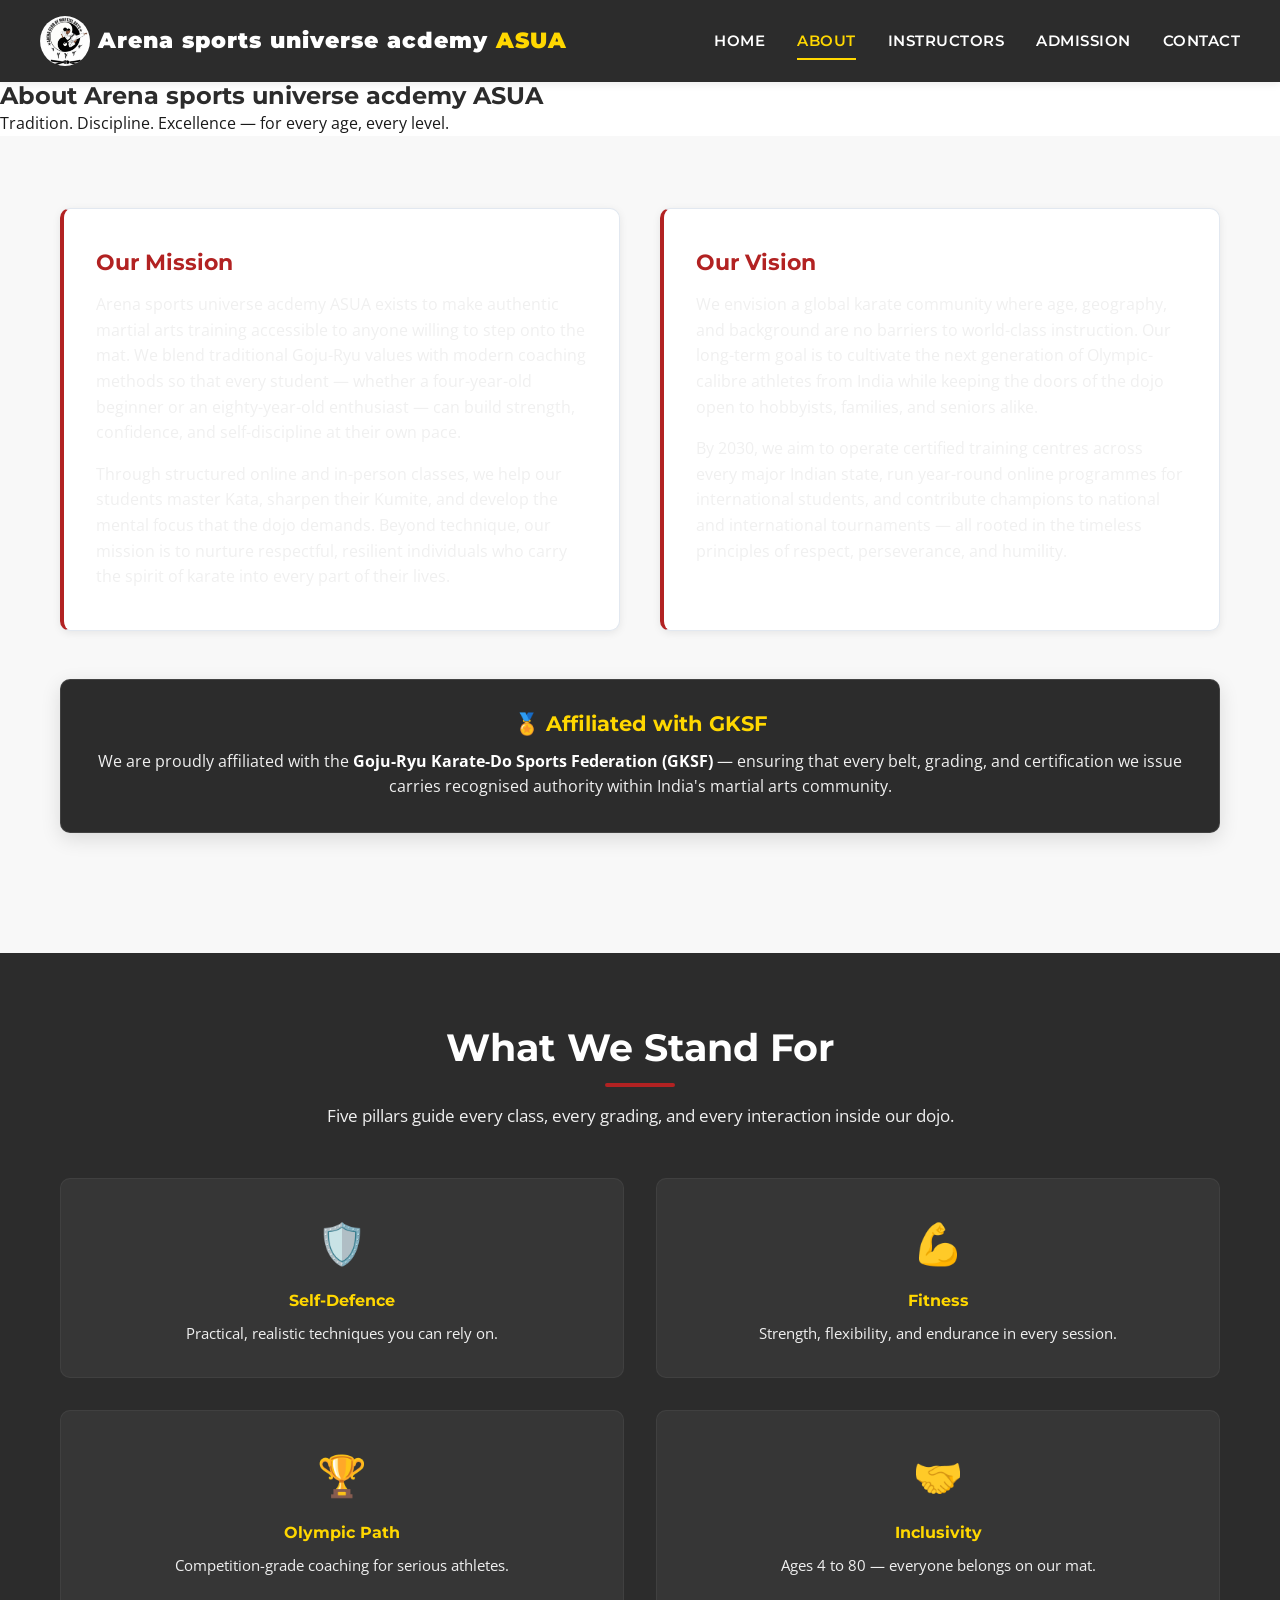
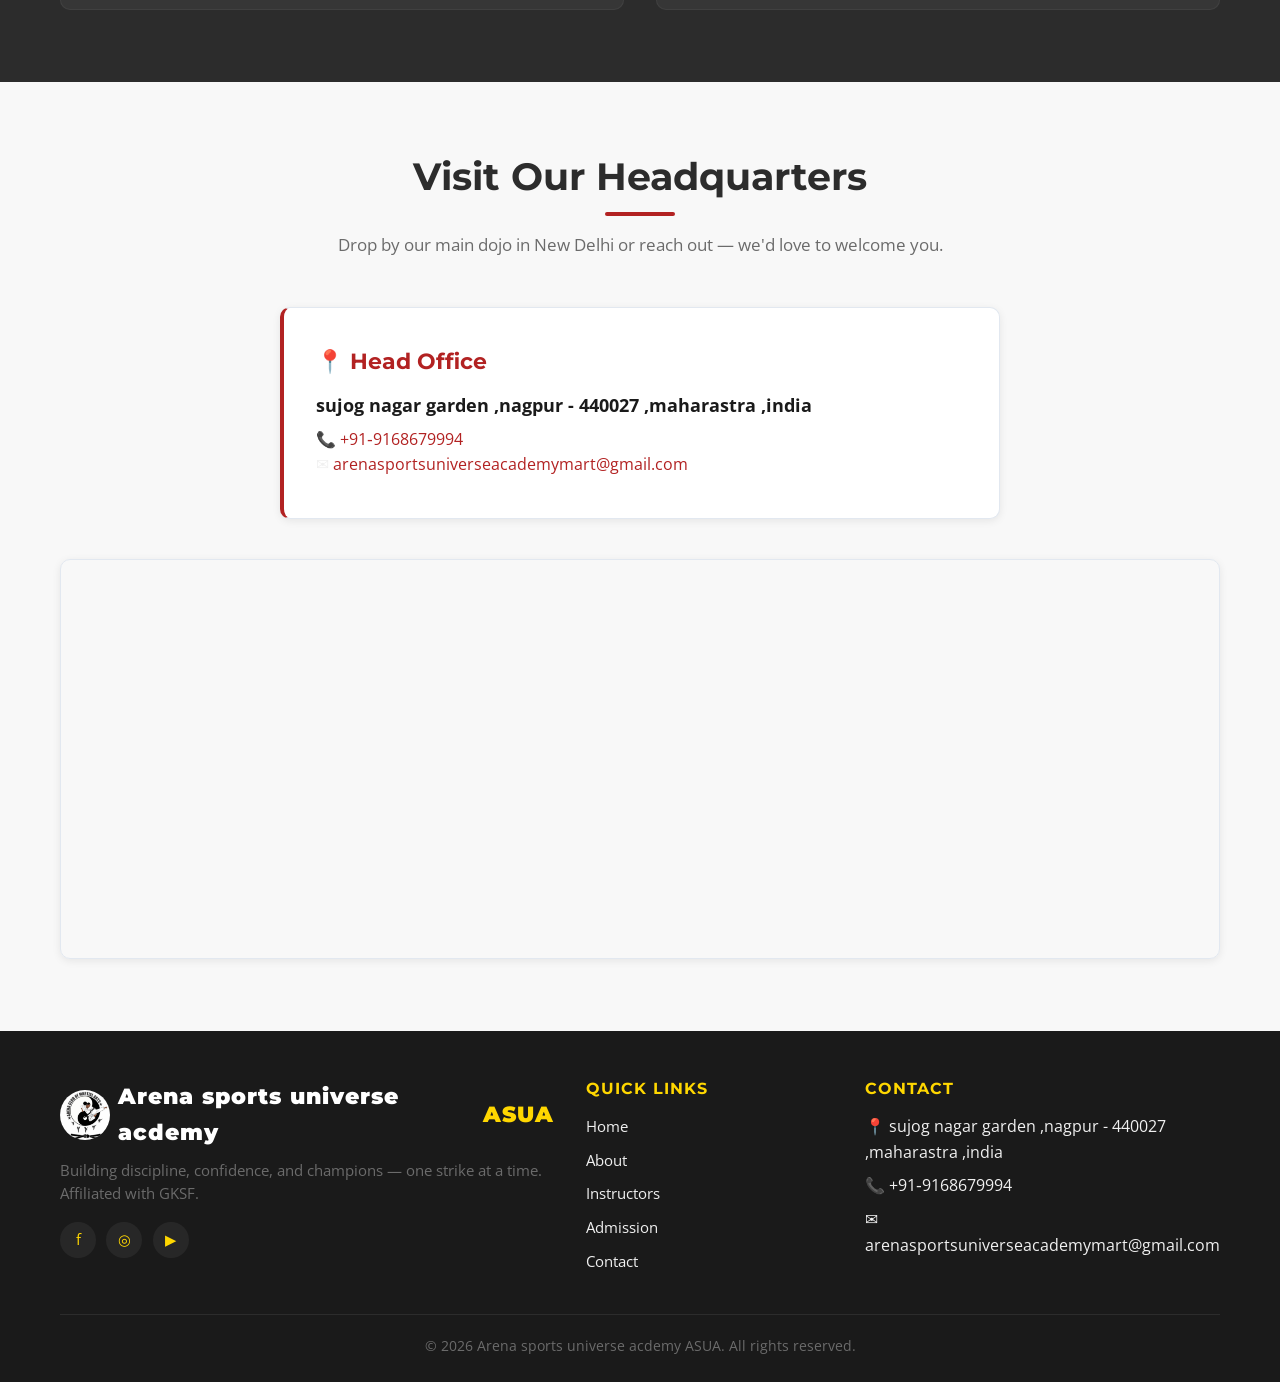
==== about.html @ 7ed85585 "Initial commit for ASUA Karate Site" ====
<!DOCTYPE html>
<html lang="en">

<head>
  <meta charset="UTF-8">
  <meta name="viewport" content="width=device-width, initial-scale=1.0">
  <title>About Us | Arena sports universe acdemy ASUA</title>
  <meta name="description"
    content="Learn about Arena sports universe acdemy ASUA — our mission, vision, GKSF affiliation, and Delhi headquarters. Inclusive martial arts training for ages 4-80.">
  <meta property="og:type" content="website">
  <meta property="og:title" content="About Us | Arena sports universe acdemy ASUA">
  <meta property="og:description"
    content="Our mission, vision, and affiliation with GKSF (Goju-Ryu Karate-Do Sports Federation).">
  <meta property="og:image"
    content="https://images.unsplash.com/photo-1555597673-b21d5c935865?auto=format&fit=crop&w=1200&q=80">

  <link rel="preconnect" href="https://fonts.googleapis.com">
  <link rel="preconnect" href="https://fonts.gstatic.com" crossorigin>
  <link
    href="https://fonts.googleapis.com/css2?family=Montserrat:wght@600;700;900&family=Open+Sans:wght@400;600&display=swap"
    rel="stylesheet">
  <link rel="stylesheet" href="css/styles.css">
</head>

<body>
  <header class="site-header">
    <div class="container nav">
      <a href="index.html" class="logo">
        <img src="images/logo.png" alt="ASUA Logo" class="logo-img">
        Arena sports universe acdemy <span class="brand-accent">ASUA</span>
      </a>
      <button type="button" class="nav-toggle" aria-expanded="false">&#9776;</button>
      <ul class="nav-menu">
        <li><a href="index.html">Home</a></li>
        <li><a href="about.html" class="active">About</a></li>
        <li><a href="instructors.html">Instructors</a></li>
        <li><a href="admission.html">Admission</a></li>
        <li><a href="contact.html">Contact</a></li>
      </ul>
    </div>
  </header>

  <main>
    <section class="page-banner">
      <h1>About Arena sports universe acdemy ASUA</h1>
      <p>Tradition. Discipline. Excellence — for every age, every level.</p>
    </section>

    <section class="section section-light">
      <div class="container">
        <div class="about-grid">
          <div class="about-card">
            <h3>Our Mission</h3>
            <p>Arena sports universe acdemy ASUA exists to make authentic martial arts training accessible to anyone
              willing to step onto the mat. We blend traditional Goju-Ryu values with modern coaching methods so that
              every student — whether a four-year-old beginner or an eighty-year-old enthusiast — can build strength,
              confidence, and self-discipline at their own pace.</p>
            <p class="mt-4">Through structured online and in-person classes, we help our students master Kata, sharpen
              their Kumite, and develop the mental focus that the dojo demands. Beyond technique, our mission is to
              nurture respectful, resilient individuals who carry the spirit of karate into every part of their lives.
            </p>
          </div>
          <div class="about-card">
            <h3>Our Vision</h3>
            <p>We envision a global karate community where age, geography, and background are no barriers to world-class
              instruction. Our long-term goal is to cultivate the next generation of Olympic-calibre athletes from India
              while keeping the doors of the dojo open to hobbyists, families, and seniors alike.</p>
            <p class="mt-4">By 2030, we aim to operate certified training centres across every major Indian state, run
              year-round online programmes for international students, and contribute champions to national and
              international tournaments — all rooted in the timeless principles of respect, perseverance, and humility.
            </p>
          </div>
        </div>

        <div class="affiliation-banner">
          <h3>🏅 Affiliated with GKSF</h3>
          <p>We are proudly affiliated with the <strong>Goju-Ryu Karate-Do Sports Federation (GKSF)</strong> — ensuring
            that every belt, grading, and certification we issue carries recognised authority within India's martial
            arts community.</p>
        </div>
      </div>
    </section>

    <section class="section section-dark">
      <div class="container">
        <h2 class="section-title text-white">What We Stand For <span class="accent-bar"></span></h2>
        <p class="section-subtitle">Five pillars guide every class, every grading, and every interaction inside our
          dojo.</p>
        <div class="values-grid">
          <div class="value-card">
            <div class="value-icon">🛡️</div>
            <h4>Self-Defence</h4>
            <p>Practical, realistic techniques you can rely on.</p>
          </div>
          <div class="value-card">
            <div class="value-icon">💪</div>
            <h4>Fitness</h4>
            <p>Strength, flexibility, and endurance in every session.</p>
          </div>
          <div class="value-card">
            <div class="value-icon">🏆</div>
            <h4>Olympic Path</h4>
            <p>Competition-grade coaching for serious athletes.</p>
          </div>
          <div class="value-card">
            <div class="value-icon">🤝</div>
            <h4>Inclusivity</h4>
            <p>Ages 4 to 80 — everyone belongs on our mat.</p>
          </div>
        </div>
      </div>
    </section>

    <section class="section section-light">
      <div class="container">
        <h2 class="section-title">Visit Our Headquarters <span class="accent-bar"></span></h2>
        <p class="section-subtitle">Drop by our main dojo in New Delhi or reach out — we'd love to welcome you.</p>

        <div class="about-card max-w-720 mx-auto">
          <h3>📍 Head Office</h3>
          <p class="text-dark-lg"><strong>sujog nagar garden ,nagpur - 440027 ,maharastra ,india</strong></p>
          <p class="mt-2">📞 <a href="tel:+919168679994">+91&#8209;9168679994</a><br>
            ✉ <a href="mailto:arenasportsuniverseacademymart@gmail.com">arenasportsuniverseacademymart@gmail.com</a></p>
        </div>

        <div class="map-wrap">
          <iframe title="Arena sports universe acdemy ASUA location — Nagpur, Maharashtra"
              src="https://www.google.com/maps?q=sujog+nagar+garden+nagpur+440027+maharastra+india&output=embed"
              width="100%" height="400" style="border:0;" allowfullscreen loading="lazy">
          </iframe>
        </div>
      </div>
    </section>
  </main>

  <footer class="site-footer">
    <div class="container">
      <div class="footer-grid">
        <div>
          <div class="logo mb-2">
            <img src="images/logo.png" alt="ASUA Logo" class="logo-img">
            Arena sports universe acdemy <span class="brand-accent">ASUA</span>
          </div>
          <p class="footer-tagline">Building discipline, confidence, and champions — one strike at a time. Affiliated
            with GKSF.</p>
          <div class="footer-socials">
            <a href="#" aria-label="Facebook">f</a>
            <a href="#" aria-label="Instagram">◎</a>
            <a href="#" aria-label="YouTube">▶</a>
          </div>
        </div>
        <div>
          <h4>Quick Links</h4>
          <ul>
            <li><a href="index.html">Home</a></li>
            <li><a href="about.html">About</a></li>
            <li><a href="instructors.html">Instructors</a></li>
            <li><a href="admission.html">Admission</a></li>
            <li><a href="contact.html">Contact</a></li>
          </ul>
        </div>
        <div>
          <h4>Contact</h4>
          <ul>
            <li>📍 sujog nagar garden ,nagpur - 440027 ,maharastra ,india</li>
            <li>📞 +91&#8209;9168679994</li>
            <li>✉ arenasportsuniverseacademymart@gmail.com</li>
          </ul>
        </div>
      </div>
      <div class="footer-bottom">
        © <span data-year>2026</span> Arena sports universe acdemy ASUA. All rights reserved.
      </div>
    </div>
  </footer>
  <script src="js/main.js"></script>
</body>

</html>
---- css/styles.css ----
/* ================================================
   Arena sports universe acdemy ASUA — Shared Stylesheet
   Palette: Deep Red #B22222 | Charcoal #2C2C2C | Gold #FFD700
   ================================================ */

* { box-sizing: border-box; margin: 0; padding: 0; }

:root {
  --primary: #B22222;
  --primary-dark: #8B1A1A;
  --secondary: #2C2C2C;
  --accent: #FFD700;
  --accent-dark: #D4AF00;
  --light: #F8F8F8;
  --white: #ffffff;
  --text-dark: #1a1a1a;
  --text-light: #f0f0f0;
  --muted: #6b6b6b;
  --border: #e5e5e5;
  --shadow-sm: 0 2px 8px rgba(0,0,0,0.08);
  --shadow-md: 0 6px 20px rgba(0,0,0,0.12);
  --shadow-lg: 0 12px 40px rgba(0,0,0,0.18);
  --radius: 10px;
  --transition: 0.3s ease;
}

html { scroll-behavior: smooth; }

body {
  font-family: 'Open Sans', system-ui, -apple-system, sans-serif;
  font-size: 16px;
  line-height: 1.6;
  color: var(--text-dark);
  background: var(--white);
  -webkit-font-smoothing: antialiased;
}

h1, h2, h3, h4, h5 {
  font-family: 'Montserrat', sans-serif;
  font-weight: 700;
  line-height: 1.2;
  color: var(--secondary);
}

img { max-width: 100%; display: block; }
a { color: var(--primary); text-decoration: none; transition: color var(--transition); }
a:hover { color: var(--accent-dark); }

.container {
  width: 100%;
  max-width: 1200px;
  margin: 0 auto;
  padding: 0 1.25rem;
}

/* ---------- Buttons ---------- */
.btn {
  display: inline-block;
  padding: 0.85rem 2rem;
  font-family: 'Montserrat', sans-serif;
  font-weight: 700;
  font-size: 0.95rem;
  letter-spacing: 0.5px;
  text-transform: uppercase;
  border: 2px solid transparent;
  border-radius: var(--radius);
  cursor: pointer;
  transition: all var(--transition);
  text-align: center;
}
.btn-primary {
  background: var(--primary);
  color: var(--white);
}
.btn-primary:hover {
  background: var(--accent);
  color: var(--secondary);
  transform: translateY(-2px);
  box-shadow: var(--shadow-md);
}
.btn-outline {
  background: transparent;
  color: var(--white);
  border-color: var(--white);
}
.btn-outline:hover {
  background: var(--accent);
  color: var(--secondary);
  border-color: var(--accent);
}

/* ---------- Header ---------- */
.site-header {
  position: sticky;
  top: 0;
  z-index: 100;
  background: var(--secondary);
  box-shadow: var(--shadow-sm);
}
.nav {
  display: flex;
  align-items: center;
  justify-content: space-between;
  padding: 1rem 0;
}
.logo {
  font-family: 'Montserrat', sans-serif;
  font-weight: 900;
  font-size: 1.4rem;
  color: var(--white);
  letter-spacing: 1px;
  display: flex;
  align-items: center;
  gap: 0.5rem;
}
.logo .logo-mark {
  display: inline-block;
  width: 36px;
  height: 36px;
  background: var(--primary);
  color: var(--accent);
  border-radius: 50%;
  text-align: center;
  line-height: 36px;
  font-size: 1.1rem;
  border: 2px solid var(--accent);
}
.logo span.brand-accent { color: var(--accent); }

.nav-toggle {
  display: none;
  background: none;
  border: 0;
  color: var(--white);
  font-size: 1.6rem;
  cursor: pointer;
  padding: 0.25rem 0.5rem;
}

.nav-menu {
  display: flex;
  gap: 2rem;
  list-style: none;
  align-items: center;
}
.nav-menu a {
  color: var(--white);
  font-family: 'Montserrat', sans-serif;
  font-weight: 600;
  font-size: 0.95rem;
  text-transform: uppercase;
  letter-spacing: 0.5px;
  padding: 0.5rem 0;
  border-bottom: 2px solid transparent;
  transition: all var(--transition);
}
.nav-menu a:hover,
.nav-menu a.active {
  color: var(--accent);
  border-bottom-color: var(--accent);
}

/* ---------- Hero ---------- */
.hero {
  position: relative;
  min-height: 80vh;
  display: flex;
  align-items: center;
  justify-content: center;
  text-align: center;
  color: var(--white);
  background:
    linear-gradient(135deg, rgba(44,44,44,0.85), rgba(178,34,34,0.75)),
    url('https://images.unsplash.com/photo-1555597673-b21d5c935865?auto=format&fit=crop&w=1600&q=80') center/cover no-repeat;
  padding: 4rem 1rem;
}
.hero-content { max-width: 900px; }
.hero h1 {
  color: var(--white);
  font-size: clamp(2rem, 5vw, 3.5rem);
  font-weight: 900;
  margin-bottom: 1.25rem;
  text-shadow: 0 2px 12px rgba(0,0,0,0.5);
}
.hero h1 .accent { color: var(--accent); }
.hero p {
  font-size: clamp(1rem, 1.5vw, 1.2rem);
  margin-bottom: 2rem;
  color: var(--text-light);
  text-shadow: 0 1px 6px rgba(0,0,0,0.5);
}
.hero .age-badge {
  display: inline-block;
  background: var(--accent);
  color: var(--secondary);
  padding: 0.4rem 1.2rem;
  border-radius: 50px;
  font-family: 'Montserrat', sans-serif;
  font-weight: 700;
  font-size: 0.85rem;
  letter-spacing: 1px;
  margin-bottom: 1.5rem;
  text-transform: uppercase;
}

/* ---------- Section ---------- */
.section { padding: 4.5rem 0; }
.section-light { background: var(--light); }
.section-dark { background: var(--secondary); color: var(--text-light); }
.section-dark h2, .section-dark h3 { color: var(--white); }

.section-title {
  text-align: center;
  margin-bottom: 1rem;
  font-size: clamp(1.6rem, 3vw, 2.4rem);
}
.section-title .accent-bar {
  display: block;
  width: 70px;
  height: 4px;
  background: var(--primary);
  margin: 0.75rem auto 0;
  border-radius: 4px;
}
.section-subtitle {
  text-align: center;
  color: var(--muted);
  max-width: 700px;
  margin: 0 auto 3rem;
  font-size: 1.05rem;
}
.section-dark .section-subtitle { color: var(--text-light); }

/* ---------- Coaches Grid ---------- */
.coaches-grid {
  display: grid;
  grid-template-columns: repeat(3, 1fr);
  gap: 1.75rem;
}
.coach-card {
    background: var(--white);
    border-radius: var(--radius);
    padding: 2rem 1.5rem;
    text-align: center;
    box-shadow: var(--shadow-sm);
    transition: transform var(--transition), box-shadow var(--transition);
    border-top: 4px solid var(--primary);
  }
.coach-card:hover {
  transform: translateY(-6px);
  box-shadow: var(--shadow-lg);
  border-top-color: var(--accent);
}
.coach-avatar {
    width: 130px;
    height: 130px;
    border-radius: 50%;
    margin: 0 auto 1.25rem;
    background: linear-gradient(135deg, var(--primary), var(--secondary));
    display: flex;
    align-items: center;
    justify-content: center;
    scroll-margin-top: 100px;
  }
.instructor-profile {
  display: grid;
  grid-template-columns: 250px 1fr;
  gap: 2.5rem;
  align-items: start;
  background: var(--white);
  padding: 2.5rem;
  border-radius: var(--radius);
  box-shadow: var(--shadow-md);
  border-left: 5px solid var(--primary);
}
.instructor-profile .coach-avatar { width: 220px; height: 220px; font-size: 4rem; margin: 0; }

/* Missing Coach Card specific styling */
.coach-role {
  display: inline-block;
  background: var(--text-dark);
  color: var(--accent);
  padding: 0.25rem 0.75rem;
  border-radius: 20px;
  font-size: 0.7rem;
  font-weight: 700;
  text-transform: uppercase;
  margin-top: -30px;
  position: relative;
  z-index: 2;
  margin-bottom: 0.5rem;
}
.coach-card h3 {
  color: var(--primary);
  font-size: 1.2rem;
  margin-bottom: 0.2rem;
}
.coach-rank {
  color: var(--primary);
  font-weight: 700;
  font-size: 0.75rem;
  text-transform: uppercase;
  margin-bottom: 1rem;
}
.coach-info {
  font-size: 0.85rem;
  color: var(--text-light);
  margin-bottom: 0.25rem;
}
.coach-phone {
  color: var(--primary);
  margin-bottom: 1rem;
}
.view-profile {
  display: inline-block;
  color: var(--accent);
  font-weight: 600;
  font-size: 0.8rem;
  text-transform: uppercase;
  border-bottom: 2px solid var(--accent);
  padding-bottom: 2px;
}
.view-profile:hover {
  color: var(--primary);
  border-color: var(--primary);
}
.coach-card .coach-avatar {
  border: 4px solid var(--accent);
  padding: 2px;
  background: transparent;
}

.instructor-profile h2 {
  color: var(--primary);
  font-size: 1.7rem;
  margin-bottom: 0.5rem;
}
.instructor-profile .meta {
  color: var(--muted);
  margin-bottom: 1.25rem;
  font-size: 0.95rem;
}
.instructor-profile .meta strong { color: var(--secondary); }
.instructor-profile h4 {
  margin-top: 1.25rem;
  margin-bottom: 0.5rem;
  color: var(--secondary);
  font-size: 1.05rem;
  border-bottom: 2px solid var(--accent);
  padding-bottom: 0.25rem;
  display: inline-block;
}
.instructor-profile ul { padding-left: 1.25rem; color: var(--muted); }
.instructor-profile ul li { margin-bottom: 0.35rem; }
.instructor-profile .actions { margin-top: 1.5rem; display: flex; gap: 0.75rem; flex-wrap: wrap; }

/* ---------- Contact Page ---------- */
.contact-grid {
  display: grid;
  grid-template-columns: 1fr 1.4fr;
  gap: 2.5rem;
  align-items: start;
}
.contact-info-card {
  background: var(--secondary);
  color: var(--text-light);
  padding: 2.5rem;
  border-radius: var(--radius);
  border-top: 4px solid var(--accent);
}
.contact-info-card h3 { color: var(--accent); margin-bottom: 1.25rem; }
.contact-info-card .info-item {
  display: flex;
  align-items: flex-start;
  gap: 0.85rem;
  margin-bottom: 1.25rem;
}
.contact-info-card .info-icon {
  font-size: 1.3rem;
  color: var(--accent);
  min-width: 28px;
}
.contact-info-card .info-item a { color: var(--text-light); }
.contact-info-card .info-item a:hover { color: var(--accent); }
.contact-info-card .socials { margin-top: 1.5rem; display: flex; gap: 0.75rem; }
.contact-info-card .socials a {
  display: inline-flex;
  align-items: center;
  justify-content: center;
  width: 40px;
  height: 40px;
  background: rgba(255,255,255,0.08);
  border-radius: 50%;
  color: var(--accent);
  font-size: 1.1rem;
  transition: all var(--transition);
}
.contact-info-card .socials a:hover {
  background: var(--accent);
  color: var(--secondary);
  transform: translateY(-3px);
}

/* ---------- Footer ---------- */
.site-footer {
  background: #1a1a1a;
  color: var(--text-light);
  padding: 3rem 0 1.5rem;
}
.footer-grid {
  display: grid;
  grid-template-columns: 2fr 1fr 1fr;
  gap: 2rem;
  margin-bottom: 2rem;
}
.footer-grid h4 {
  color: var(--accent);
  margin-bottom: 1rem;
  font-size: 1rem;
  text-transform: uppercase;
  letter-spacing: 1px;
}
.footer-grid ul { list-style: none; }
.footer-grid ul li { margin-bottom: 0.5rem; }
.footer-grid a { color: var(--text-light); font-size: 0.92rem; }
.footer-grid a:hover { color: var(--accent); }
.footer-tagline { color: var(--muted); margin-top: 0.5rem; font-size: 0.92rem; }
.footer-socials { display: flex; gap: 0.65rem; margin-top: 1rem; }
.footer-socials a {
  width: 36px;
  height: 36px;
  display: inline-flex;
  align-items: center;
  justify-content: center;
  background: rgba(255,255,255,0.06);
  border-radius: 50%;
  color: var(--accent);
  transition: all var(--transition);
}
.footer-socials a:hover { background: var(--primary); color: var(--white); transform: translateY(-3px); }
.footer-bottom {
  border-top: 1px solid rgba(255,255,255,0.08);
  padding-top: 1.25rem;
  text-align: center;
  font-size: 0.88rem;
  color: var(--muted);
}

/* ---------- Responsive ---------- */
@media (max-width: 1024px) {
  .coaches-grid { grid-template-columns: repeat(2, 1fr); }
  .values-grid { grid-template-columns: repeat(2, 1fr); }
}
@media (max-width: 900px) {
  .about-grid { grid-template-columns: 1fr; }
  .contact-grid { grid-template-columns: 1fr; }
  .footer-grid { grid-template-columns: 1fr 1fr; }
  .instructor-profile {
    grid-template-columns: 1fr;
    text-align: center;
  }
  .instructor-profile .coach-avatar { margin: 0 auto; }
  .instructor-profile h4 { display: inline-block; }
}
@media (max-width: 700px) {
  .nav-toggle { display: block; }
  .nav-menu {
    position: absolute;
    top: 100%;
    left: 0;
    right: 0;
    flex-direction: column;
    background: var(--secondary);
    padding: 1rem 0;
    gap: 0;
    border-top: 1px solid rgba(255,255,255,0.08);
    display: none;
  }
  .nav-menu.open { display: flex; }
  .nav-menu li { width: 100%; text-align: center; }
  .nav-menu a { display: block; padding: 0.85rem 0; border-bottom: 1px solid rgba(255,255,255,0.05); }
  .coaches-grid { grid-template-columns: 1fr; }
  .form-row { grid-template-columns: 1fr; }
  .footer-grid { grid-template-columns: 1fr; text-align: center; }
  .footer-socials { justify-content: center; }
  .form-wrap { padding: 1.5rem; }
  .hero { min-height: 70vh; }
  .section { padding: 3rem 0; }
}
@media (max-width: 480px) {
  .values-grid { grid-template-columns: 1fr; }
}

/* Utility classes generated to fix inline styles */
.mb-2 { margin-bottom: 0.5rem; }
.mb-4 { margin-bottom: 1rem; }
.mt-2 { margin-top: 0.5rem; }
.mt-4 { margin-top: 1rem; }
.mt-8 { margin-top: 2rem; }
.text-dark-lg { font-size: 1.05rem; color: var(--text-dark); }
.logo-img { width: 50px; height: 50px; border-radius: 50%; object-fit: cover; background: var(--white); }
.rounded-avatar { overflow: hidden; border-radius: 50%; }
.avatar-img { width: 100%; height: 100%; object-fit: cover; }
.uppercase { text-transform: uppercase; }
.help-text { color: var(--text-light); display: block; margin-top: 0.3rem; }
.btn-large { width: 100%; font-size: 1.1rem; padding: 1rem; }

.bg-secondary { background: var(--secondary); }

/* ---------- Team Grid (Instructors Page) ---------- */
.team-grid {
  display: grid;
  grid-template-columns: repeat(4, 1fr);
  gap: 2rem;
  margin-top: 3rem;
}
@media (max-width: 1024px) {
  .team-grid { grid-template-columns: repeat(2, 1fr); }
}
@media (max-width: 700px) {
  .team-grid { grid-template-columns: 1fr; }
}
.team-card {
  text-align: center;
}
.team-avatar {
  width: 140px;
  height: 140px;
  border-radius: 50%;
  margin: 0 auto 1.5rem;
  box-shadow: 0 0 0 8px rgba(0, 200, 255, 0.06);
  overflow: hidden;
}
.team-avatar img {
  width: 100%;
  height: 100%;
  object-fit: cover;
}
.team-card h3 {
  font-size: 1.3rem;
  margin-bottom: 0.25rem;
  color: var(--text-dark);
}
.team-location {
  font-size: 0.75rem;
  text-transform: uppercase;
  color: #f39c12;
  letter-spacing: 1px;
  margin-bottom: 1rem;
  font-weight: 600;
}
.team-desc {
  font-size: 0.85rem;
  color: #7f8c8d;
  line-height: 1.6;
}


/* Restored Core Values CSS */
.values-grid {
  display: grid;
  grid-template-columns: repeat(2, 1fr);
  gap: 2rem;
  margin-top: 2rem;
}
.value-card {
  background: rgba(255,255,255,0.05);
  padding: 2rem;
  border-radius: var(--radius);
  border: 1px solid rgba(255, 255, 255, 0.05);
  transition: transform var(--transition);
  text-align: center;
}
.value-card:hover {
  transform: translateY(-4px);
  border-color: rgba(255, 255, 255, 0.1);
}
.value-icon {
  font-size: 2.5rem;
  margin-bottom: 1rem;
}
.value-card h4 {
  color: var(--accent);
  margin-bottom: 0.75rem;
}
.value-card p {
  color: var(--text-light);
  font-size: 0.95rem;
  line-height: 1.5;
}

/* Restored Form CSS */
.form-wrap {
  background: var(--white);
  padding: 2.5rem;
  border-radius: var(--radius);
  box-shadow: var(--shadow-sm);
}
.form-row {
  display: grid;
  grid-template-columns: 1fr;
  gap: 0;
}
.form-group {
  margin-bottom: 1.5rem;
  text-align: left;
}
.form-group label {
  display: block;
  font-weight: 600;
  margin-bottom: 0.5rem;
  font-size: 0.85rem;
  text-transform: uppercase;
  color: var(--text-dark);
}
.form-group .req {
  color: var(--primary);
}
.form-control {
  width: 100%;
  padding: 0.85rem 1rem;
  border: 1px solid #e2e8f0;
  border-radius: 4px;
  font-size: 1rem;
  font-family: inherit;
  transition: border-color var(--transition), box-shadow var(--transition);
  background: #fdfdfd;
}
.form-control:focus {
  outline: none;
  border-color: var(--primary);
  box-shadow: 0 0 0 3px rgba(204, 33, 40, 0.1);
}
textarea.form-control {
  resize: vertical;
  min-height: 120px;
}


/* Restored About Page CSS */
.about-grid {
  display: grid;
  grid-template-columns: repeat(2, 1fr);
  gap: 2.5rem;
  margin-bottom: 3rem;
}
.about-card {
  background: var(--white);
  padding: 2.5rem 2rem;
  border-radius: var(--radius);
  border: 1px solid #e2e8f0;
  border-left: 4px solid var(--primary);
  box-shadow: var(--shadow-sm);
}
.about-card h3 {
  color: var(--primary);
  font-size: 1.4rem;
  margin-bottom: 1rem;
}
.about-card p {
  color: var(--text-light);
  line-height: 1.6;
}
.about-card .text-dark-lg {
  color: var(--text-dark);
  font-size: 1.1rem;
  margin-top: 0.5rem;
}

.affiliation-banner {
  background: var(--secondary);
  color: var(--text-light);
  padding: 2rem;
  border-radius: var(--radius);
  text-align: center;
  border: 1px solid rgba(255, 255, 255, 0.1);
  box-shadow: var(--shadow-md);
  margin-bottom: 3rem;
}
.affiliation-banner h3 {
  color: var(--accent);
  font-size: 1.3rem;
  margin-bottom: 0.75rem;
  display: flex;
  align-items: center;
  justify-content: center;
  gap: 0.5rem;
}
.affiliation-banner strong {
  color: var(--white);
}

.map-wrap {
  margin-top: 2.5rem;
  height: 400px;
  border-radius: var(--radius);
  overflow: hidden;
  box-shadow: var(--shadow-sm);
  border: 1px solid #e2e8f0;
}
.map-wrap iframe {
  width: 100%;
  height: 100%;
  border: 0;
}
.max-w-720 { max-width: 720px; }
.mx-auto { margin-left: auto; margin-right: auto; }
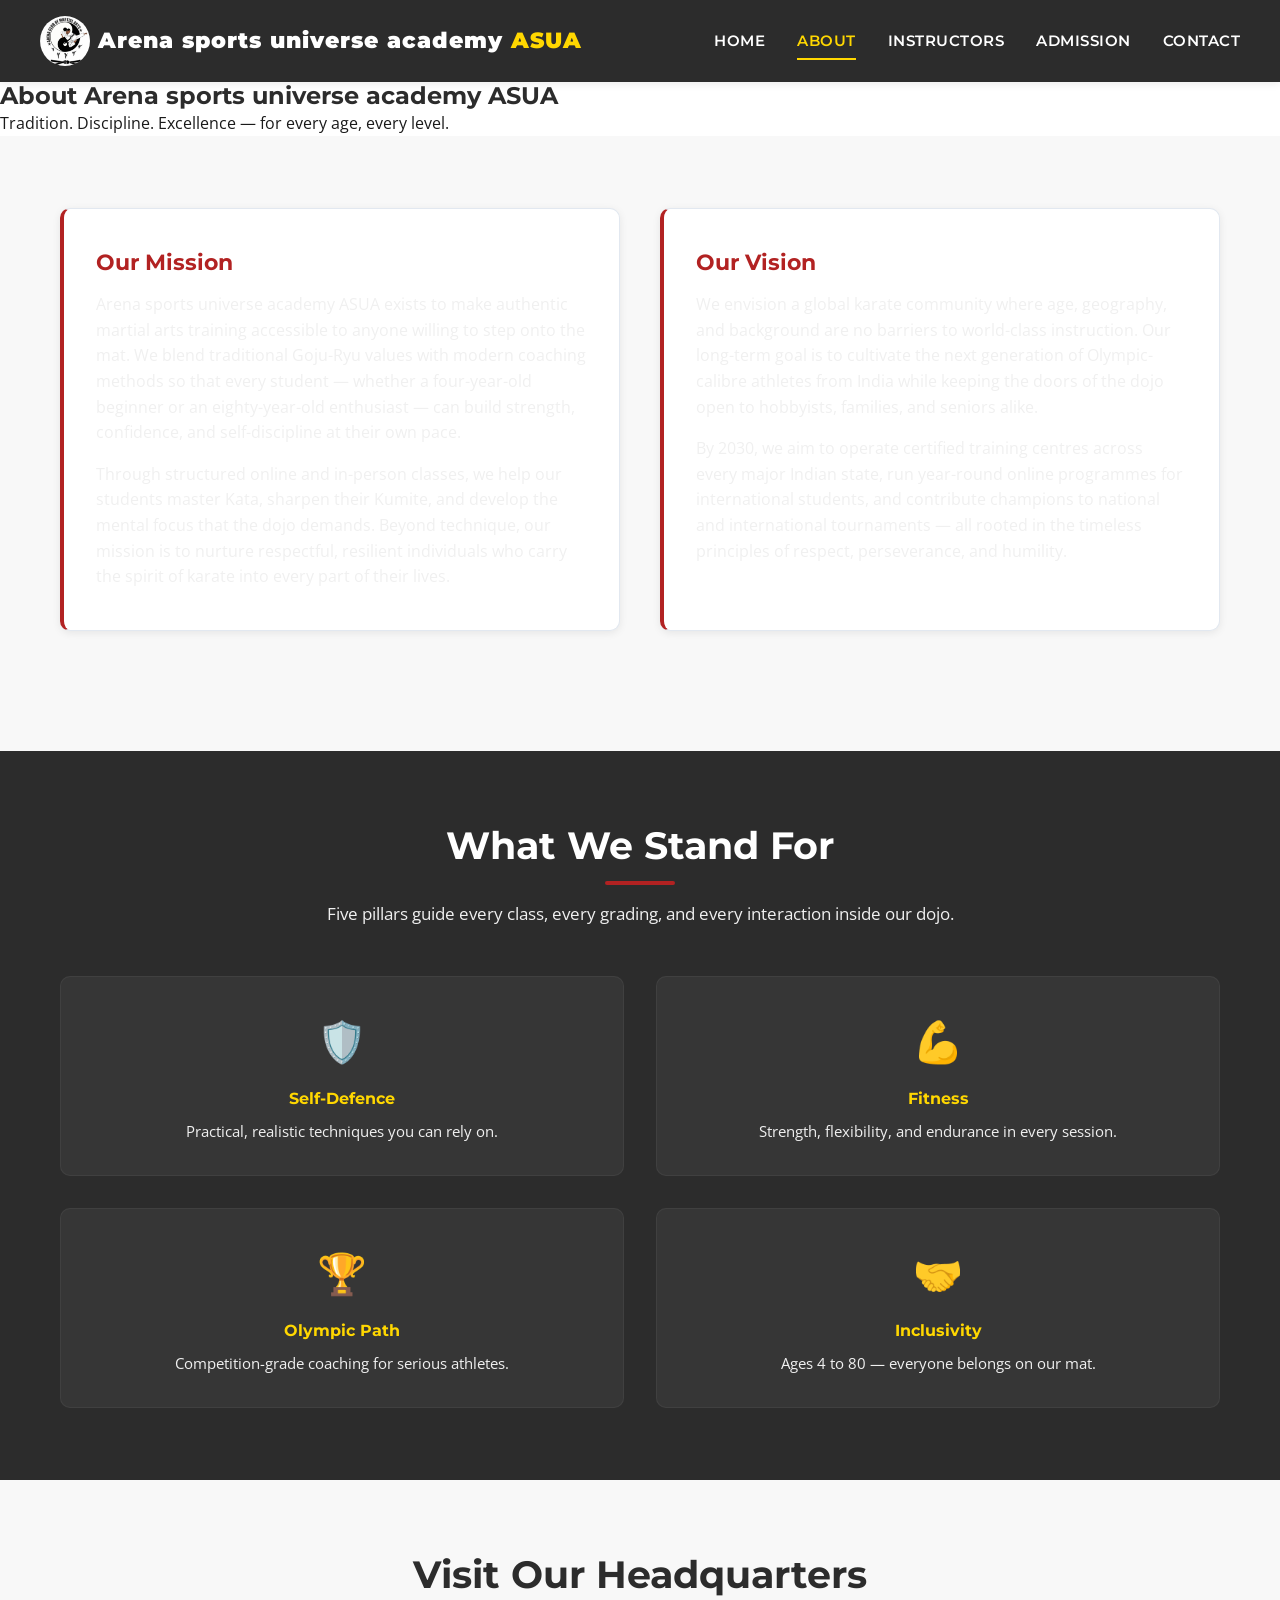
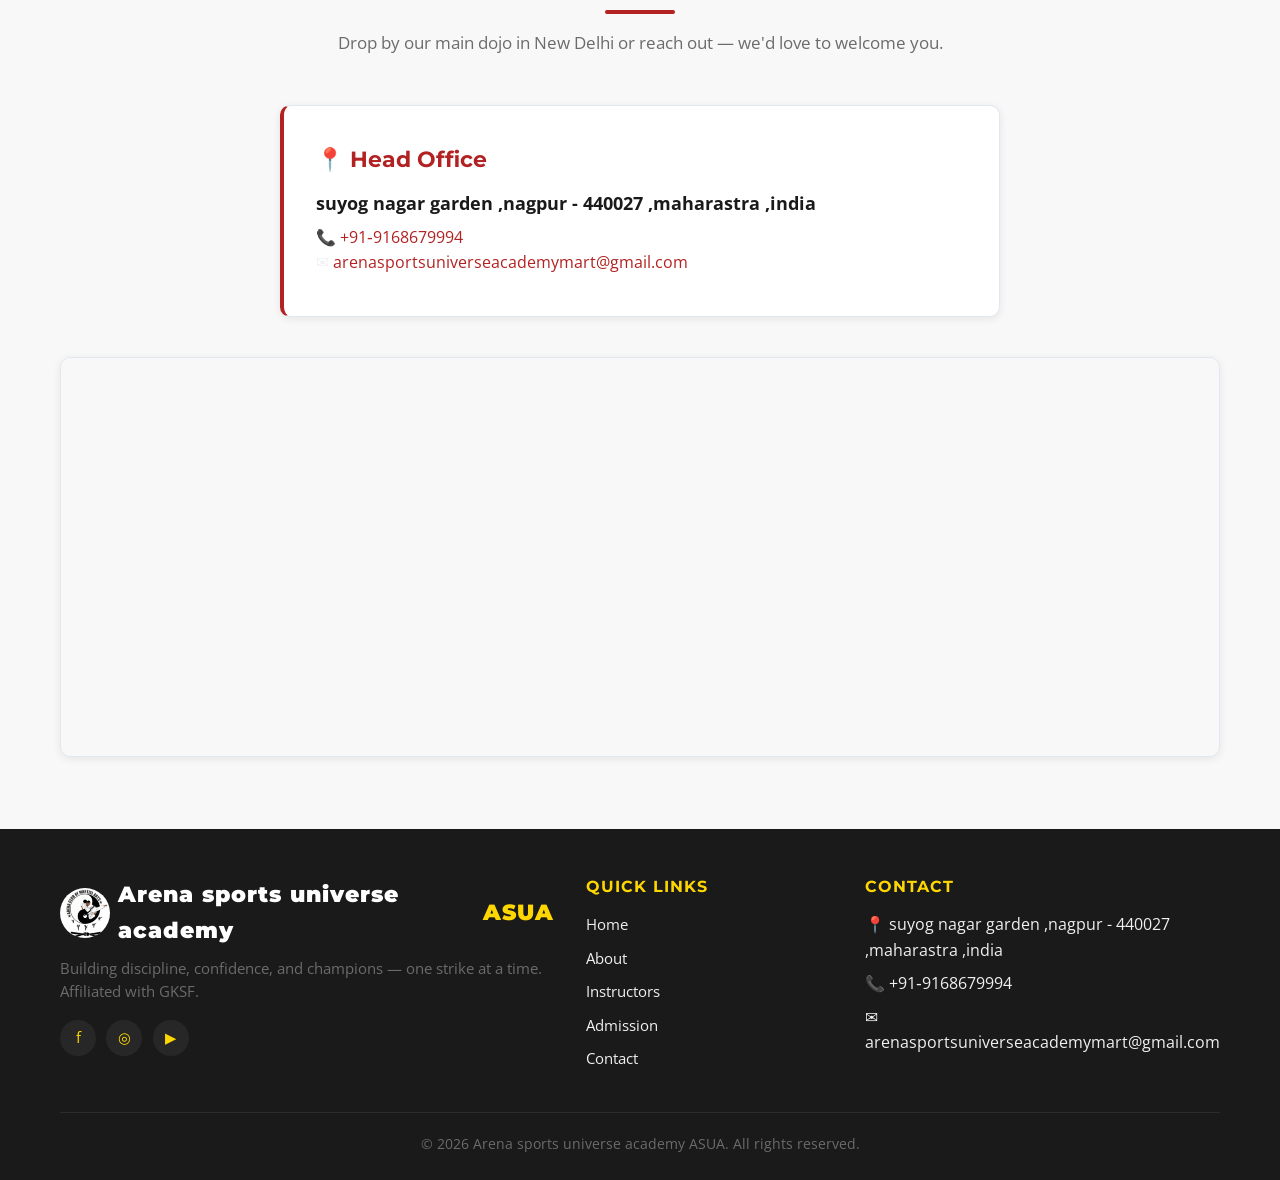
==== commit c5c3bef9: "Fix typos, update admission form rules, and remove GKSF banner" ====
--- a/about.html
+++ b/about.html
@@ -4,11 +4,11 @@
 <head>
   <meta charset="UTF-8">
   <meta name="viewport" content="width=device-width, initial-scale=1.0">
-  <title>About Us | Arena sports universe acdemy ASUA</title>
+  <title>About Us | Arena sports universe academy ASUA</title>
   <meta name="description"
-    content="Learn about Arena sports universe acdemy ASUA — our mission, vision, GKSF affiliation, and Delhi headquarters. Inclusive martial arts training for ages 4-80.">
+    content="Learn about Arena sports universe academy ASUA — our mission, vision, GKSF affiliation, and Delhi headquarters. Inclusive martial arts training for ages 4-80.">
   <meta property="og:type" content="website">
-  <meta property="og:title" content="About Us | Arena sports universe acdemy ASUA">
+  <meta property="og:title" content="About Us | Arena sports universe academy ASUA">
   <meta property="og:description"
     content="Our mission, vision, and affiliation with GKSF (Goju-Ryu Karate-Do Sports Federation).">
   <meta property="og:image"
@@ -27,7 +27,7 @@
     <div class="container nav">
       <a href="index.html" class="logo">
         <img src="images/logo.png" alt="ASUA Logo" class="logo-img">
-        Arena sports universe acdemy <span class="brand-accent">ASUA</span>
+        Arena sports universe academy <span class="brand-accent">ASUA</span>
       </a>
       <button type="button" class="nav-toggle" aria-expanded="false">&#9776;</button>
       <ul class="nav-menu">
@@ -42,7 +42,7 @@
 
   <main>
     <section class="page-banner">
-      <h1>About Arena sports universe acdemy ASUA</h1>
+      <h1>About Arena sports universe academy ASUA</h1>
       <p>Tradition. Discipline. Excellence — for every age, every level.</p>
     </section>
 
@@ -51,7 +51,7 @@
         <div class="about-grid">
           <div class="about-card">
             <h3>Our Mission</h3>
-            <p>Arena sports universe acdemy ASUA exists to make authentic martial arts training accessible to anyone
+            <p>Arena sports universe academy ASUA exists to make authentic martial arts training accessible to anyone
               willing to step onto the mat. We blend traditional Goju-Ryu values with modern coaching methods so that
               every student — whether a four-year-old beginner or an eighty-year-old enthusiast — can build strength,
               confidence, and self-discipline at their own pace.</p>
@@ -70,13 +70,6 @@
               international tournaments — all rooted in the timeless principles of respect, perseverance, and humility.
             </p>
           </div>
-        </div>
-
-        <div class="affiliation-banner">
-          <h3>🏅 Affiliated with GKSF</h3>
-          <p>We are proudly affiliated with the <strong>Goju-Ryu Karate-Do Sports Federation (GKSF)</strong> — ensuring
-            that every belt, grading, and certification we issue carries recognised authority within India's martial
-            arts community.</p>
         </div>
       </div>
     </section>
@@ -118,14 +111,14 @@
 
         <div class="about-card max-w-720 mx-auto">
           <h3>📍 Head Office</h3>
-          <p class="text-dark-lg"><strong>sujog nagar garden ,nagpur - 440027 ,maharastra ,india</strong></p>
+          <p class="text-dark-lg"><strong>suyog nagar garden ,nagpur - 440027 ,maharastra ,india</strong></p>
           <p class="mt-2">📞 <a href="tel:+919168679994">+91&#8209;9168679994</a><br>
             ✉ <a href="mailto:arenasportsuniverseacademymart@gmail.com">arenasportsuniverseacademymart@gmail.com</a></p>
         </div>
 
         <div class="map-wrap">
-          <iframe title="Arena sports universe acdemy ASUA location — Nagpur, Maharashtra"
-              src="https://www.google.com/maps?q=sujog+nagar+garden+nagpur+440027+maharastra+india&output=embed"
+          <iframe title="Arena sports universe academy ASUA location — Nagpur, Maharashtra"
+              src="https://www.google.com/maps?q=suyog+nagar+garden+nagpur+440027+maharastra+india&output=embed"
               width="100%" height="400" style="border:0;" allowfullscreen loading="lazy">
           </iframe>
         </div>
@@ -139,7 +132,7 @@
         <div>
           <div class="logo mb-2">
             <img src="images/logo.png" alt="ASUA Logo" class="logo-img">
-            Arena sports universe acdemy <span class="brand-accent">ASUA</span>
+            Arena sports universe academy <span class="brand-accent">ASUA</span>
           </div>
           <p class="footer-tagline">Building discipline, confidence, and champions — one strike at a time. Affiliated
             with GKSF.</p>
@@ -162,18 +155,18 @@
         <div>
           <h4>Contact</h4>
           <ul>
-            <li>📍 sujog nagar garden ,nagpur - 440027 ,maharastra ,india</li>
+            <li>📍 suyog nagar garden ,nagpur - 440027 ,maharastra ,india</li>
             <li>📞 +91&#8209;9168679994</li>
             <li>✉ arenasportsuniverseacademymart@gmail.com</li>
           </ul>
         </div>
       </div>
       <div class="footer-bottom">
-        © <span data-year>2026</span> Arena sports universe acdemy ASUA. All rights reserved.
+        © <span data-year>2026</span> Arena sports universe academy ASUA. All rights reserved.
       </div>
     </div>
   </footer>
   <script src="js/main.js"></script>
 </body>
 
-</html>+</html>
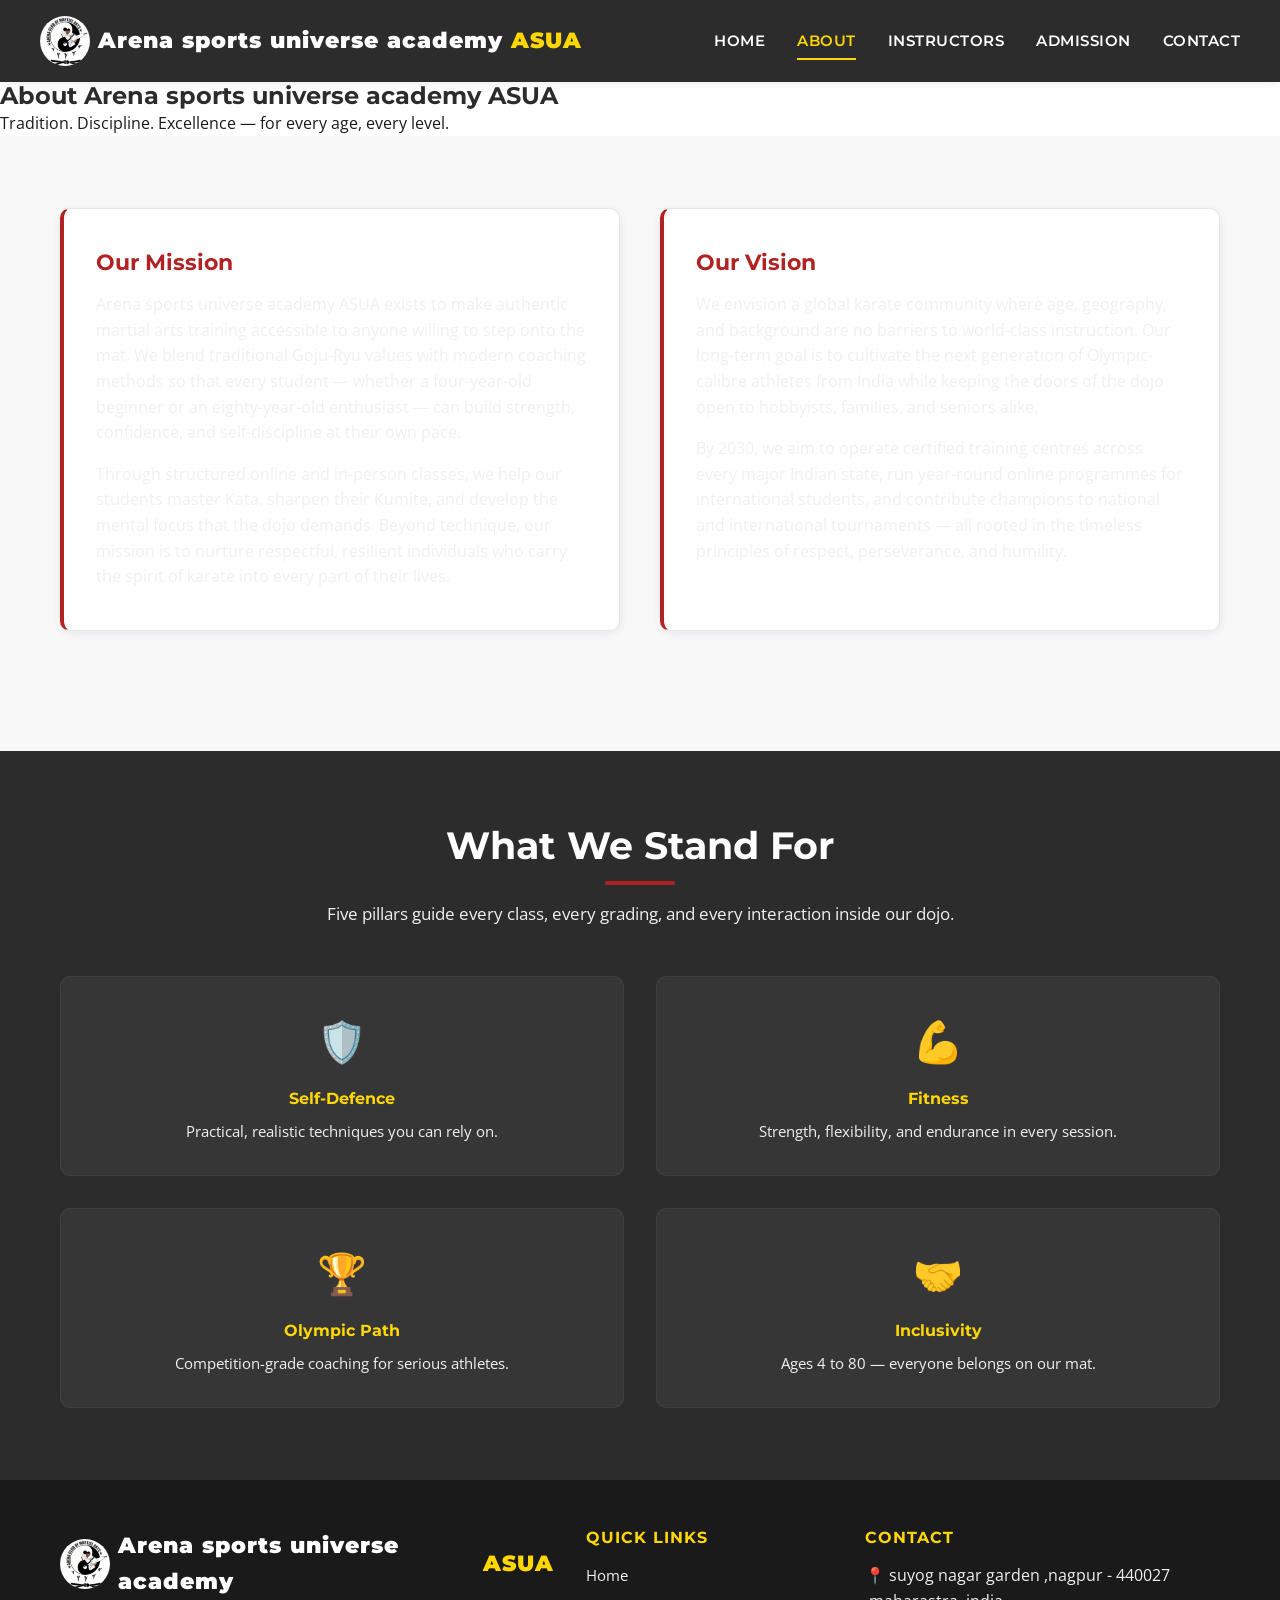
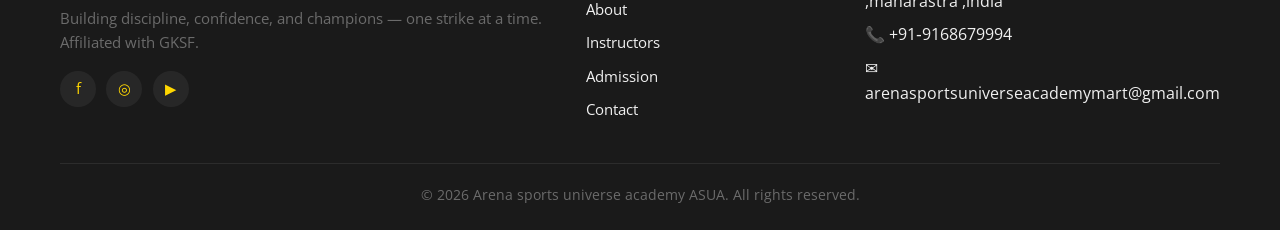
==== commit c9d9a036: "Add Branches page, update nav, and remove Headquarters from about.html" ====
--- a/about.html
+++ b/about.html
@@ -104,26 +104,7 @@
       </div>
     </section>
 
-    <section class="section section-light">
-      <div class="container">
-        <h2 class="section-title">Visit Our Headquarters <span class="accent-bar"></span></h2>
-        <p class="section-subtitle">Drop by our main dojo in New Delhi or reach out — we'd love to welcome you.</p>
-
-        <div class="about-card max-w-720 mx-auto">
-          <h3>📍 Head Office</h3>
-          <p class="text-dark-lg"><strong>suyog nagar garden ,nagpur - 440027 ,maharastra ,india</strong></p>
-          <p class="mt-2">📞 <a href="tel:+919168679994">+91&#8209;9168679994</a><br>
-            ✉ <a href="mailto:arenasportsuniverseacademymart@gmail.com">arenasportsuniverseacademymart@gmail.com</a></p>
-        </div>
-
-        <div class="map-wrap">
-          <iframe title="Arena sports universe academy ASUA location — Nagpur, Maharashtra"
-              src="https://www.google.com/maps?q=suyog+nagar+garden+nagpur+440027+maharastra+india&output=embed"
-              width="100%" height="400" style="border:0;" allowfullscreen loading="lazy">
-          </iframe>
-        </div>
-      </div>
-    </section>
+    <!-- Headquarters section removed as requested, now on Branches page -->
   </main>
 
   <footer class="site-footer">
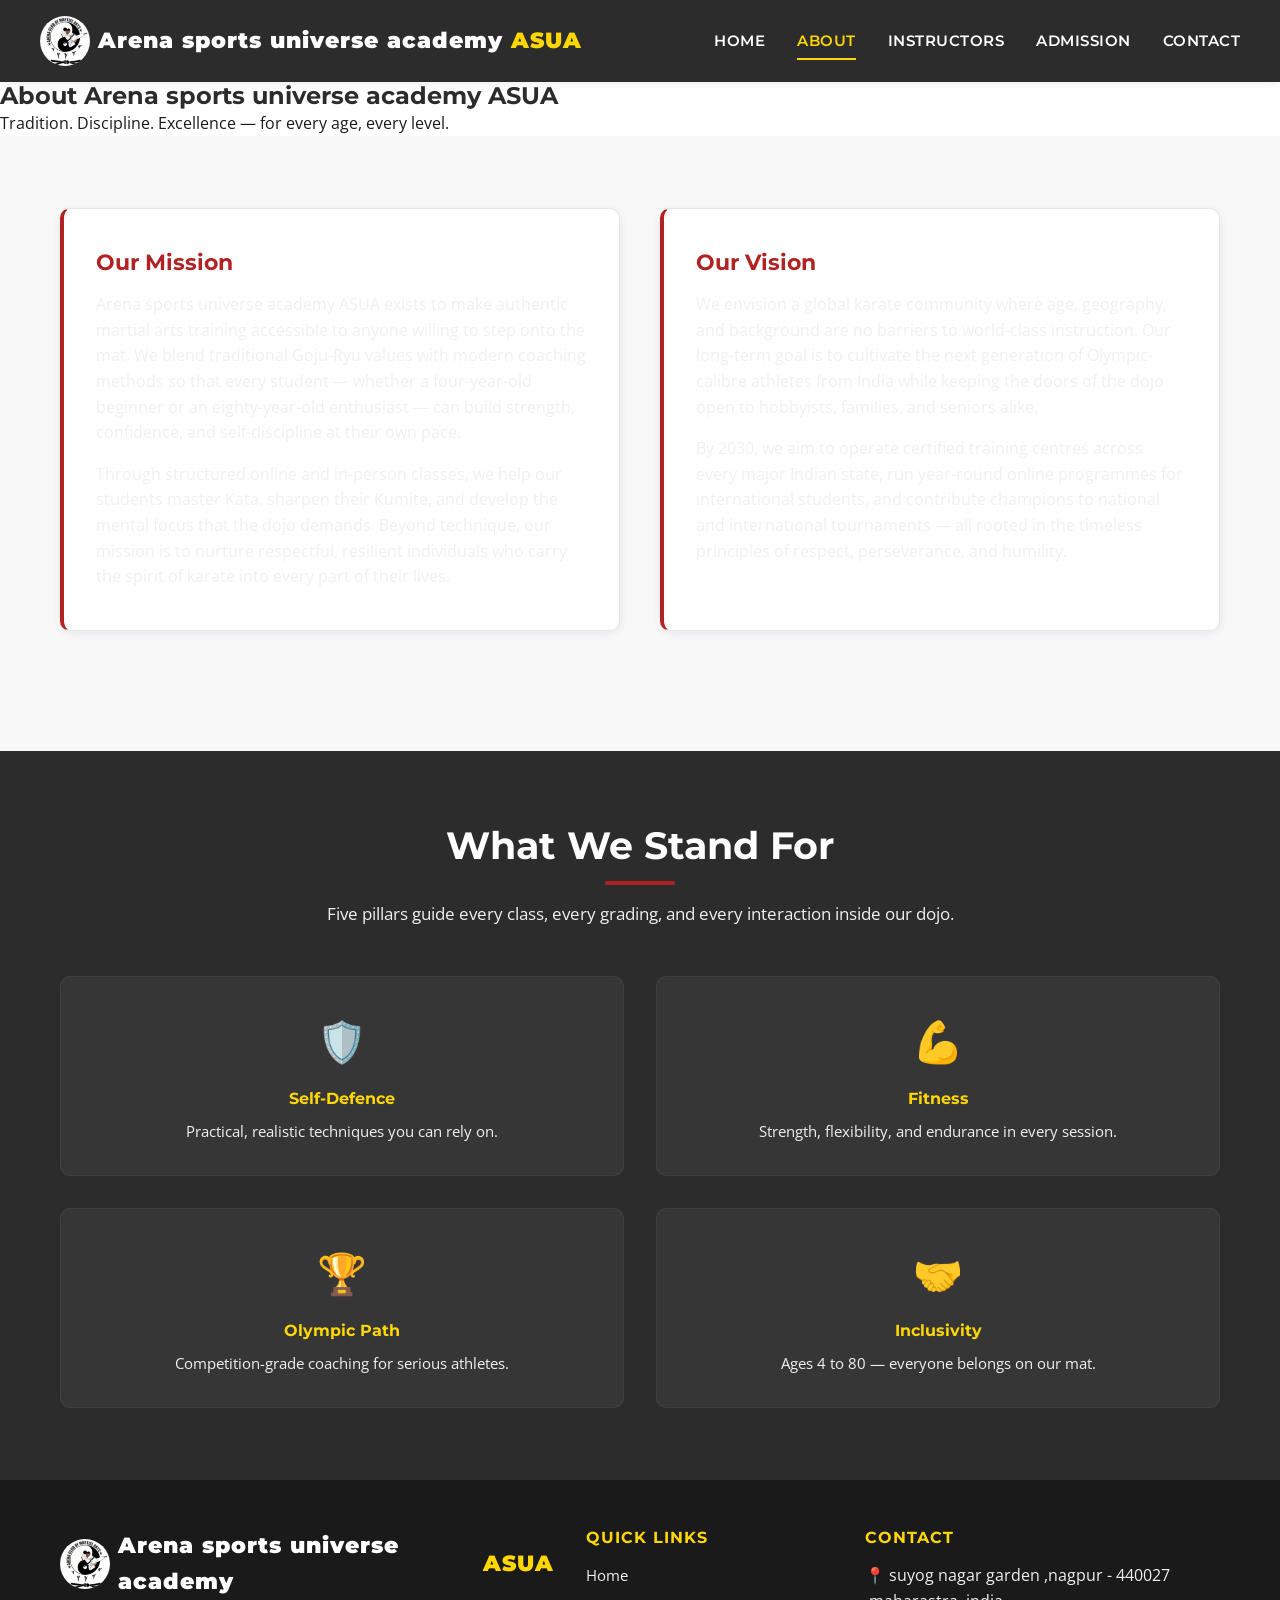
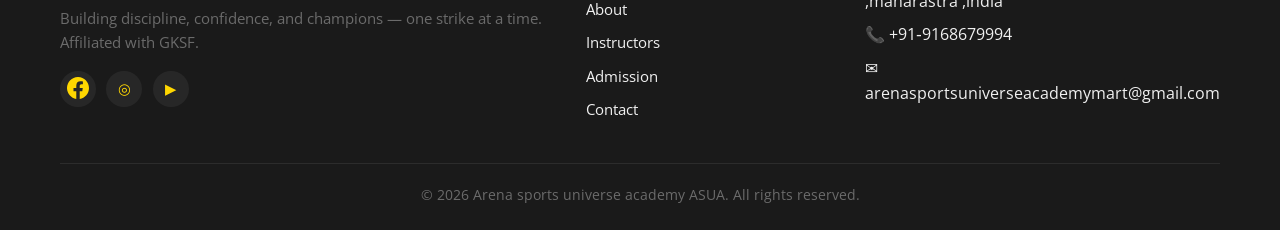
==== commit 8e8c8488: "Upgrade social media icons to SVGs" ====
--- a/about.html
+++ b/about.html
@@ -118,8 +118,8 @@
           <p class="footer-tagline">Building discipline, confidence, and champions — one strike at a time. Affiliated
             with GKSF.</p>
           <div class="footer-socials">
-            <a href="#" aria-label="Facebook">f</a>
-            <a href="#" aria-label="Instagram">◎</a>
+            <a href="https://www.facebook.com/share/1DpPE6tLBx/" target="_blank" aria-label="Facebook"><svg xmlns="http://www.w3.org/2000/svg" width="22" height="22" fill="currentColor" viewBox="0 0 16 16" style="vertical-align: text-bottom; margin-bottom: 2px;"><path d="M16 8.049c0-4.446-3.582-8.05-8-8.05C3.58 0-.002 3.603-.002 8.05c0 4.017 2.926 7.347 6.75 7.951v-5.625h-2.03V8.05H6.75V6.275c0-2.017 1.195-3.131 3.022-3.131.876 0 1.791.157 1.791.157v1.98h-1.009c-.993 0-1.303.621-1.303 1.258v1.51h2.218l-.354 2.326H9.25V16c3.824-.604 6.75-3.934 6.75-7.951z"/></svg></a>
+            <a href="https://www.instagram.com/arenasportsuniversacademy2502?utm_source=qr&igsh=Njlnc2p5eWRybnJk" target="_blank" aria-label="Instagram">◎</a>
             <a href="#" aria-label="YouTube">▶</a>
           </div>
         </div>
